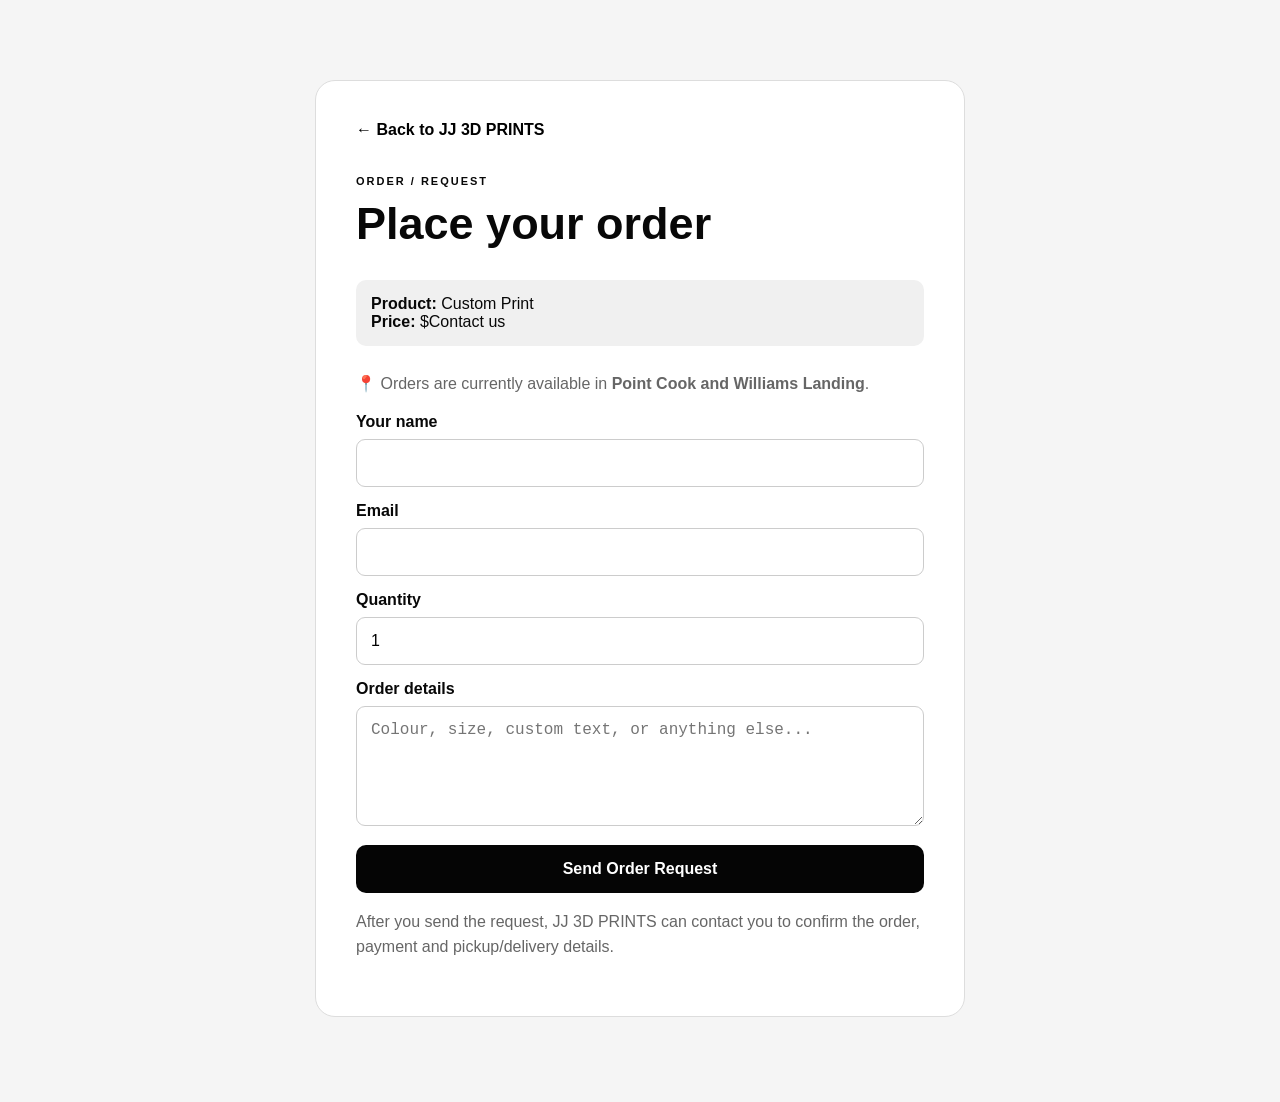
==== order.html @ ffcba50d "Create JJ 3D PRINTS website" ====
<!DOCTYPE html>
<html lang="en">
<head>
  <meta charset="UTF-8">
  <meta name="viewport" content="width=device-width, initial-scale=1.0">
  <title>Order | JJ 3D PRINTS</title>
  <link rel="stylesheet" href="style.css">

  <style>
    .order-page {
      min-height: 100vh;
      padding: 80px 8%;
      background: #f5f5f5;
    }

    .order-box {
      max-width: 650px;
      margin: auto;
      background: white;
      padding: 40px;
      border-radius: 20px;
      border: 1px solid #ddd;
    }

    .order-box h1 {
      font-size: 45px;
      margin-top: 0;
    }

    .order-box input,
    .order-box textarea {
      width: 100%;
      padding: 14px;
      margin: 8px 0 15px;
      border: 1px solid #ccc;
      border-radius: 9px;
      font-size: 16px;
    }

    .order-box label {
      font-weight: bold;
    }

    .product-selected {
      background: #f0f0f0;
      padding: 15px;
      border-radius: 10px;
      margin-bottom: 25px;
    }

    .submit-order {
      width: 100%;
      padding: 15px;
      background: #050505;
      color: white;
      border: none;
      border-radius: 10px;
      font-weight: 900;
      font-size: 16px;
      cursor: pointer;
    }

    .back {
      display: inline-block;
      margin-bottom: 25px;
      color: #000;
      text-decoration: none;
      font-weight: bold;
    }

    .notice {
      color: #666;
      line-height: 1.6;
    }
  </style>
</head>

<body>

<div class="order-page">

  <div class="order-box">

    <a class="back" href="index.html">← Back to JJ 3D PRINTS</a>

    <p class="small">ORDER / REQUEST</p>

    <h1>Place your order</h1>

    <div class="product-selected">
      <strong>Product:</strong>
      <span id="productName">Custom Print</span>
      <br>
      <strong>Price:</strong>
      $<span id="productPrice">Contact us</span>
    </div>

    <p class="notice">
      📍 Orders are currently available in
      <strong>Point Cook and Williams Landing</strong>.
    </p>

    <form id="orderForm">

      <label>Your name</label>
      <input id="customerName" type="text" required>

      <label>Email</label>
      <input id="customerEmail" type="email" required>

      <label>Quantity</label>
      <input id="quantity" type="number" min="1" value="1" required>

      <label>Order details</label>
      <textarea
        id="details"
        rows="5"
        placeholder="Colour, size, custom text, or anything else..."
      ></textarea>

      <button class="submit-order" type="submit">
        Send Order Request
      </button>

    </form>

    <p class="notice">
      After you send the request, JJ 3D PRINTS can contact you
      to confirm the order, payment and pickup/delivery details.
    </p>

  </div>

</div>

<script>

const params = new URLSearchParams(window.location.search);

const product = params.get("product") || "Custom Print";
const price = params.get("price") || "";

document.getElementById("productName").textContent = product;

if (price) {
  document.getElementById("productPrice").textContent =
    parseFloat(price).toFixed(2);
}

document.getElementById("orderForm").addEventListener("submit", function(e) {

  e.preventDefault();

  const name = document.getElementById("customerName").value;
  const email = document.getElementById("customerEmail").value;
  const quantity = document.getElementById("quantity").value;
  const details = document.getElementById("details").value;

  const subject =
    encodeURIComponent("JJ 3D PRINTS Order - " + product);

  const body =
    encodeURIComponent(
      "JJ 3D PRINTS ORDER\n\n" +
      "Product: " + product + "\n" +
      "Price: " + (price ? "$" + price : "Custom quote") + "\n" +
      "Quantity: " + quantity + "\n\n" +
      "Customer name: " + name + "\n" +
      "Customer email: " + email + "\n\n" +
      "Order details:\n" + details
    );

  window.location.href =
    "mailto:majoungj@gmail.com?subject=" +
    subject +
    "&body=" +
    body;

});

</script>

</body>
</html>
---- style.css ----
* {
  box-sizing: border-box;
}

html {
  scroll-behavior: smooth;
}

body {
  margin: 0;
  background: #f5f5f5;
  color: #080808;
  font-family: Arial, Helvetica, sans-serif;
}

/* NAVBAR */

header {
  height: 75px;
  background: #050505;
  color: white;
  display: flex;
  align-items: center;
  justify-content: space-between;
  padding: 0 7%;
  position: sticky;
  top: 0;
  z-index: 10;
}

.logo {
  font-size: 21px;
  font-weight: 900;
}

.logo span {
  font-weight: 400;
}

nav {
  display: flex;
  gap: 30px;
}

nav a {
  color: #ccc;
  text-decoration: none;
  font-size: 14px;
}

nav a:hover {
  color: white;
}

/* HERO */

.hero {
  min-height: 600px;
  background: #050505;
  color: white;
  padding: 90px 8%;
  display: grid;
  grid-template-columns: 1.2fr 0.8fr;
  align-items: center;
  gap: 50px;
}

.small {
  font-size: 11px;
  letter-spacing: 2px;
  font-weight: 900;
}

.hero h1 {
  font-size: clamp(60px, 9vw, 110px);
  line-height: 0.85;
  letter-spacing: -6px;
  margin: 20px 0;
}

.hero h1 span {
  color: #999;
}

.hero p {
  max-width: 550px;
  color: #aaa;
  font-size: 18px;
  line-height: 1.6;
}

.button {
  display: inline-block;
  margin-top: 20px;
  padding: 14px 22px;
  background: white;
  color: black;
  border-radius: 10px;
  text-decoration: none;
  font-weight: 900;
}

.button:hover {
  transform: translateY(-2px);
}

/* HERO BOX */

.hero-box {
  height: 360px;
  background: linear-gradient(145deg, #1b1b1b, #080808);
  border: 1px solid #333;
  border-radius: 25px;
  display: flex;
  align-items: center;
  justify-content: center;
  flex-direction: column;
}

.hero-box div {
  width: 170px;
  height: 170px;
  border: 3px solid white;
  display: grid;
  place-items: center;
  font-size: 65px;
  font-weight: 900;
  transform: rotate(-8deg);
  box-shadow: 18px 18px 0 #777;
}

.hero-box p {
  margin-top: 45px;
  color: white;
  font-weight: 900;
}

/* SECTIONS */

.section {
  padding: 90px 8%;
}

h2 {
  font-size: 50px;
  letter-spacing: -3px;
  margin: 10px 0 35px;
}

/* PRODUCTS */

.products {
  display: grid;
  grid-template-columns: repeat(3, 1fr);
  gap: 20px;
}

.product {
  background: white;
  border: 1px solid #ddd;
  border-radius: 18px;
  overflow: hidden;
  padding-bottom: 20px;
}

.product-image {
  height: 230px;
  background: #e8e8e8;
  display: grid;
  place-items: center;
  font-size: 55px;
  font-weight: 900;
}

.product h3,
.product p {
  margin-left: 20px;
}

.product h3 {
  margin-bottom: 5px;
  font-size: 21px;
}

.product p {
  color: #555;
  font-weight: bold;
}

.buy {
  display: inline-block;
  margin-left: 20px;
  background: #050505;
  color: white;
  padding: 11px 18px;
  border-radius: 9px;
  text-decoration: none;
  font-weight: 900;
}

.buy:hover {
  background: #333;
}

/* CUSTOM */

.custom {
  background: #080808;
  color: white;
  padding: 90px 8%;
}

.custom p {
  max-width: 600px;
  color: #aaa;
  line-height: 1.7;
}

.custom .button {
  margin-top: 10px;
}

/* LOCATION */

.about-text {
  max-width: 700px;
  color: #666;
  font-size: 20px;
  line-height: 1.8;
}

.location {
  margin-top: 25px;
  padding: 18px;
  background: white;
  border: 1px solid #ddd;
  border-radius: 12px;
  display: inline-block;
  font-weight: bold;
}

/* FOOTER */

footer {
  background: #050505;
  color: white;
  padding: 50px 8%;
  display: flex;
  justify-content: space-between;
  align-items: center;
}

footer p {
  color: #888;
}

/* MOBILE */

@media (max-width: 800px) {

  nav {
    display: none;
  }

  .hero {
    grid-template-columns: 1fr;
    padding-top: 60px;
  }

  .hero-box {
    display: none;
  }

  .products {
    grid-template-columns: 1fr;
  }

  .section {
    padding: 65px 6%;
  }

  h2 {
    font-size: 40px;
  }

  footer {
    flex-direction: column;
    align-items: flex-start;
    gap: 15px;
  }
}
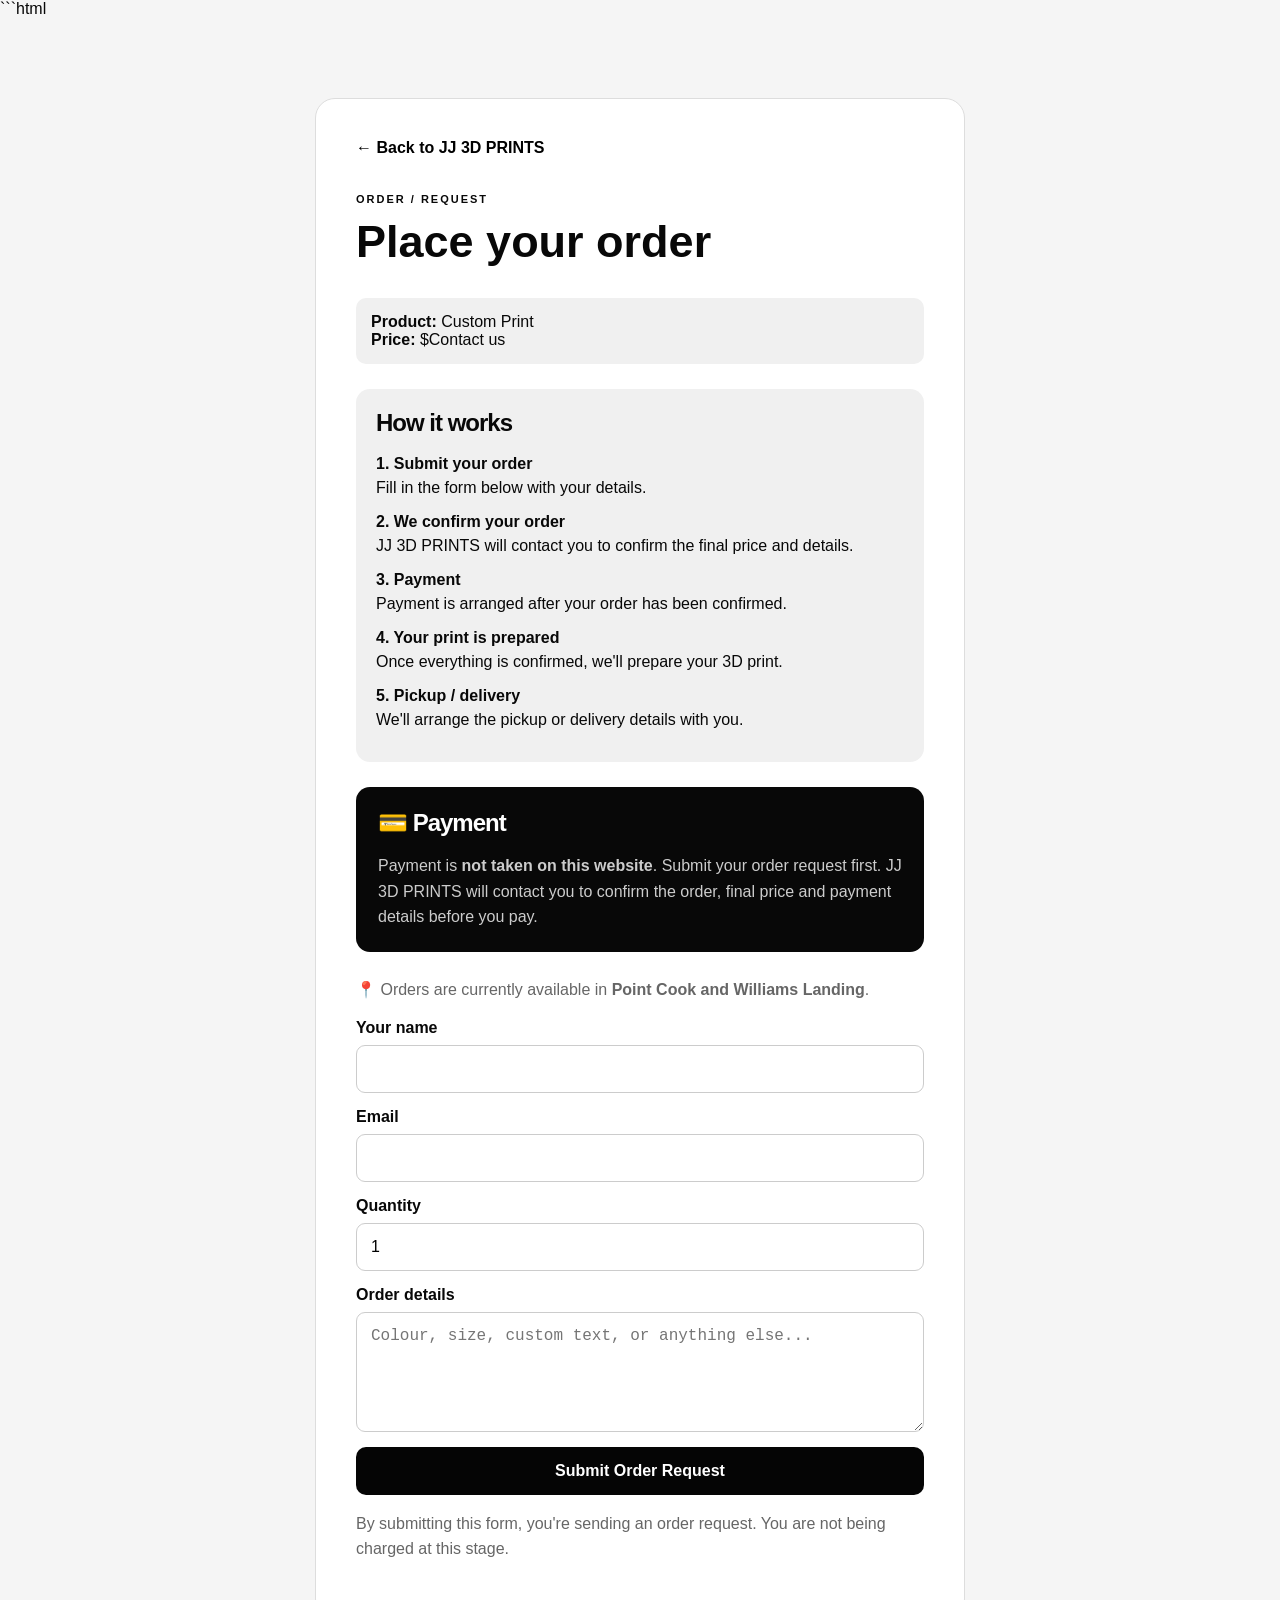
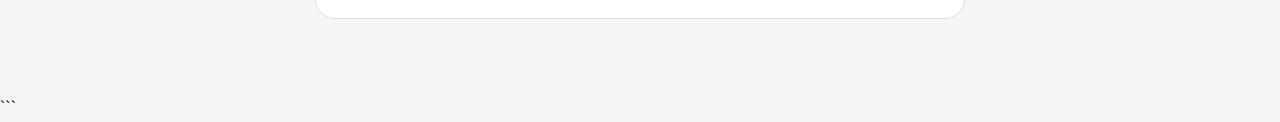
==== commit 29f9d7a4: "Update order.html" ====
--- a/order.html
+++ b/order.html
@@ -1,3 +1,4 @@
+```html
 <!DOCTYPE html>
 <html lang="en">
 <head>
@@ -46,6 +47,44 @@
       padding: 15px;
       border-radius: 10px;
       margin-bottom: 25px;
+    }
+
+    .payment-info {
+      background: #080808;
+      color: white;
+      padding: 22px;
+      border-radius: 14px;
+      margin: 25px 0;
+    }
+
+    .payment-info h2 {
+      font-size: 24px;
+      margin: 0 0 12px;
+      letter-spacing: -1px;
+    }
+
+    .payment-info p {
+      color: #ccc;
+      line-height: 1.6;
+      margin-bottom: 0;
+    }
+
+    .steps {
+      margin: 25px 0;
+      padding: 20px;
+      background: #f0f0f0;
+      border-radius: 14px;
+    }
+
+    .steps h2 {
+      font-size: 24px;
+      margin: 0 0 15px;
+      letter-spacing: -1px;
+    }
+
+    .steps p {
+      margin: 10px 0;
+      line-height: 1.5;
     }
 
     .submit-order {
@@ -95,6 +134,36 @@
       $<span id="productPrice">Contact us</span>
     </div>
 
+    <div class="steps">
+      <h2>How it works</h2>
+
+      <p><strong>1. Submit your order</strong><br>
+      Fill in the form below with your details.</p>
+
+      <p><strong>2. We confirm your order</strong><br>
+      JJ 3D PRINTS will contact you to confirm the final price and details.</p>
+
+      <p><strong>3. Payment</strong><br>
+      Payment is arranged after your order has been confirmed.</p>
+
+      <p><strong>4. Your print is prepared</strong><br>
+      Once everything is confirmed, we'll prepare your 3D print.</p>
+
+      <p><strong>5. Pickup / delivery</strong><br>
+      We'll arrange the pickup or delivery details with you.</p>
+    </div>
+
+    <div class="payment-info">
+      <h2>💳 Payment</h2>
+
+      <p>
+        Payment is <strong>not taken on this website</strong>.
+        Submit your order request first. JJ 3D PRINTS will contact
+        you to confirm the order, final price and payment details
+        before you pay.
+      </p>
+    </div>
+
     <p class="notice">
       📍 Orders are currently available in
       <strong>Point Cook and Williams Landing</strong>.
@@ -119,14 +188,14 @@
       ></textarea>
 
       <button class="submit-order" type="submit">
-        Send Order Request
+        Submit Order Request
       </button>
 
     </form>
 
     <p class="notice">
-      After you send the request, JJ 3D PRINTS can contact you
-      to confirm the order, payment and pickup/delivery details.
+      By submitting this form, you're sending an order request.
+      You are not being charged at this stage.
     </p>
 
   </div>
@@ -181,4 +250,6 @@
 </script>
 
 </body>
-</html> +</html>
+```
+
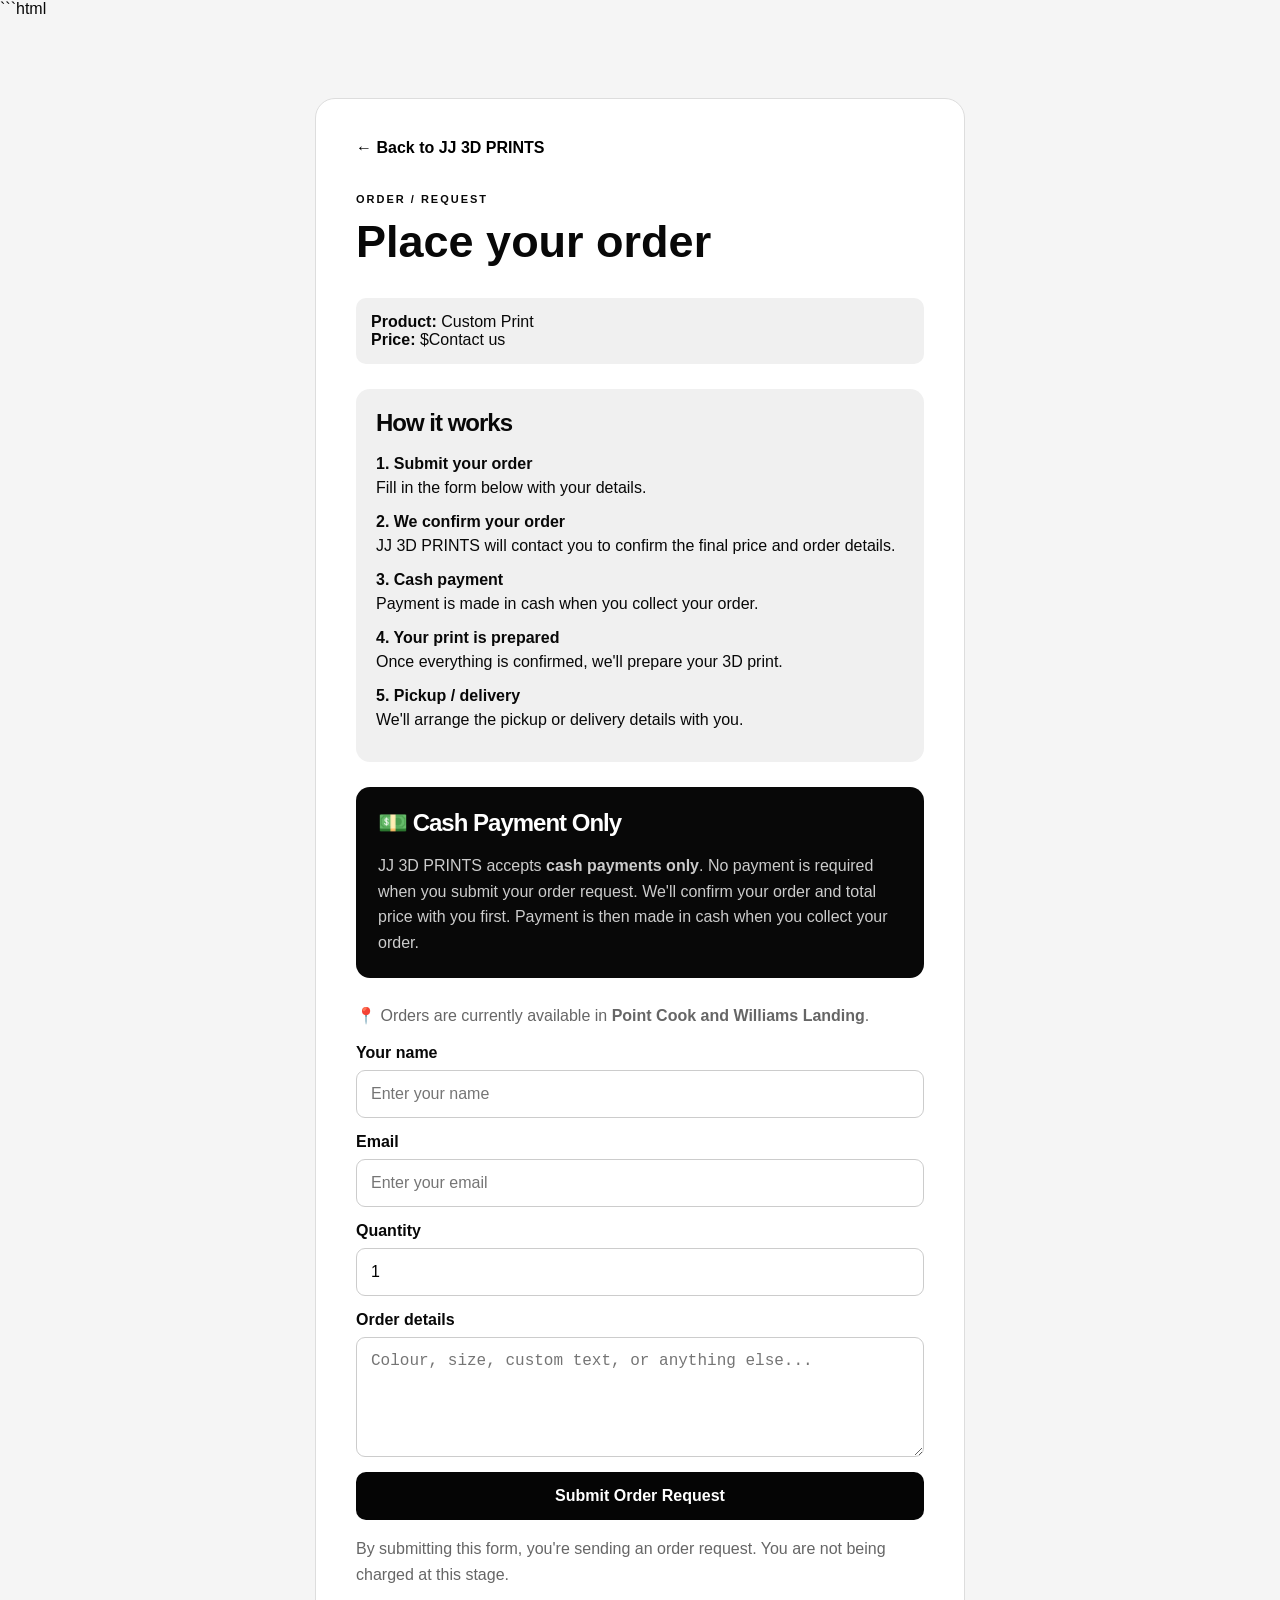
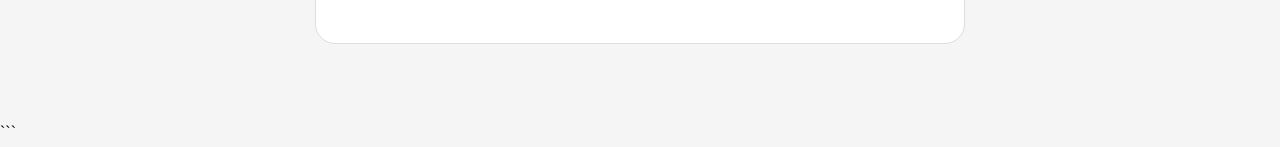
==== commit 2660bfae: "Update order.html" ====
--- a/order.html
+++ b/order.html
@@ -137,30 +137,41 @@
     <div class="steps">
       <h2>How it works</h2>
 
-      <p><strong>1. Submit your order</strong><br>
-      Fill in the form below with your details.</p>
-
-      <p><strong>2. We confirm your order</strong><br>
-      JJ 3D PRINTS will contact you to confirm the final price and details.</p>
-
-      <p><strong>3. Payment</strong><br>
-      Payment is arranged after your order has been confirmed.</p>
-
-      <p><strong>4. Your print is prepared</strong><br>
-      Once everything is confirmed, we'll prepare your 3D print.</p>
-
-      <p><strong>5. Pickup / delivery</strong><br>
-      We'll arrange the pickup or delivery details with you.</p>
+      <p>
+        <strong>1. Submit your order</strong><br>
+        Fill in the form below with your details.
+      </p>
+
+      <p>
+        <strong>2. We confirm your order</strong><br>
+        JJ 3D PRINTS will contact you to confirm the final price
+        and order details.
+      </p>
+
+      <p>
+        <strong>3. Cash payment</strong><br>
+        Payment is made in cash when you collect your order.
+      </p>
+
+      <p>
+        <strong>4. Your print is prepared</strong><br>
+        Once everything is confirmed, we'll prepare your 3D print.
+      </p>
+
+      <p>
+        <strong>5. Pickup / delivery</strong><br>
+        We'll arrange the pickup or delivery details with you.
+      </p>
     </div>
 
     <div class="payment-info">
-      <h2>💳 Payment</h2>
-
-      <p>
-        Payment is <strong>not taken on this website</strong>.
-        Submit your order request first. JJ 3D PRINTS will contact
-        you to confirm the order, final price and payment details
-        before you pay.
+      <h2>💵 Cash Payment Only</h2>
+
+      <p>
+        JJ 3D PRINTS accepts <strong>cash payments only</strong>.
+        No payment is required when you submit your order request.
+        We'll confirm your order and total price with you first.
+        Payment is then made in cash when you collect your order.
       </p>
     </div>
 
@@ -172,13 +183,29 @@
     <form id="orderForm">
 
       <label>Your name</label>
-      <input id="customerName" type="text" required>
+      <input
+        id="customerName"
+        type="text"
+        required
+        placeholder="Enter your name"
+      >
 
       <label>Email</label>
-      <input id="customerEmail" type="email" required>
+      <input
+        id="customerEmail"
+        type="email"
+        required
+        placeholder="Enter your email"
+      >
 
       <label>Quantity</label>
-      <input id="quantity" type="number" min="1" value="1" required>
+      <input
+        id="quantity"
+        type="number"
+        min="1"
+        value="1"
+        required
+      >
 
       <label>Order details</label>
       <textarea
@@ -220,10 +247,17 @@
 
   e.preventDefault();
 
-  const name = document.getElementById("customerName").value;
-  const email = document.getElementById("customerEmail").value;
-  const quantity = document.getElementById("quantity").value;
-  const details = document.getElementById("details").value;
+  const name =
+    document.getElementById("customerName").value;
+
+  const email =
+    document.getElementById("customerEmail").value;
+
+  const quantity =
+    document.getElementById("quantity").value;
+
+  const details =
+    document.getElementById("details").value;
 
   const subject =
     encodeURIComponent("JJ 3D PRINTS Order - " + product);
@@ -236,7 +270,9 @@
       "Quantity: " + quantity + "\n\n" +
       "Customer name: " + name + "\n" +
       "Customer email: " + email + "\n\n" +
-      "Order details:\n" + details
+      "Payment method: CASH\n\n" +
+      "Order details:\n" +
+      details
     );
 
   window.location.href =
@@ -252,4 +288,3 @@
 </body>
 </html>
 ```
-
